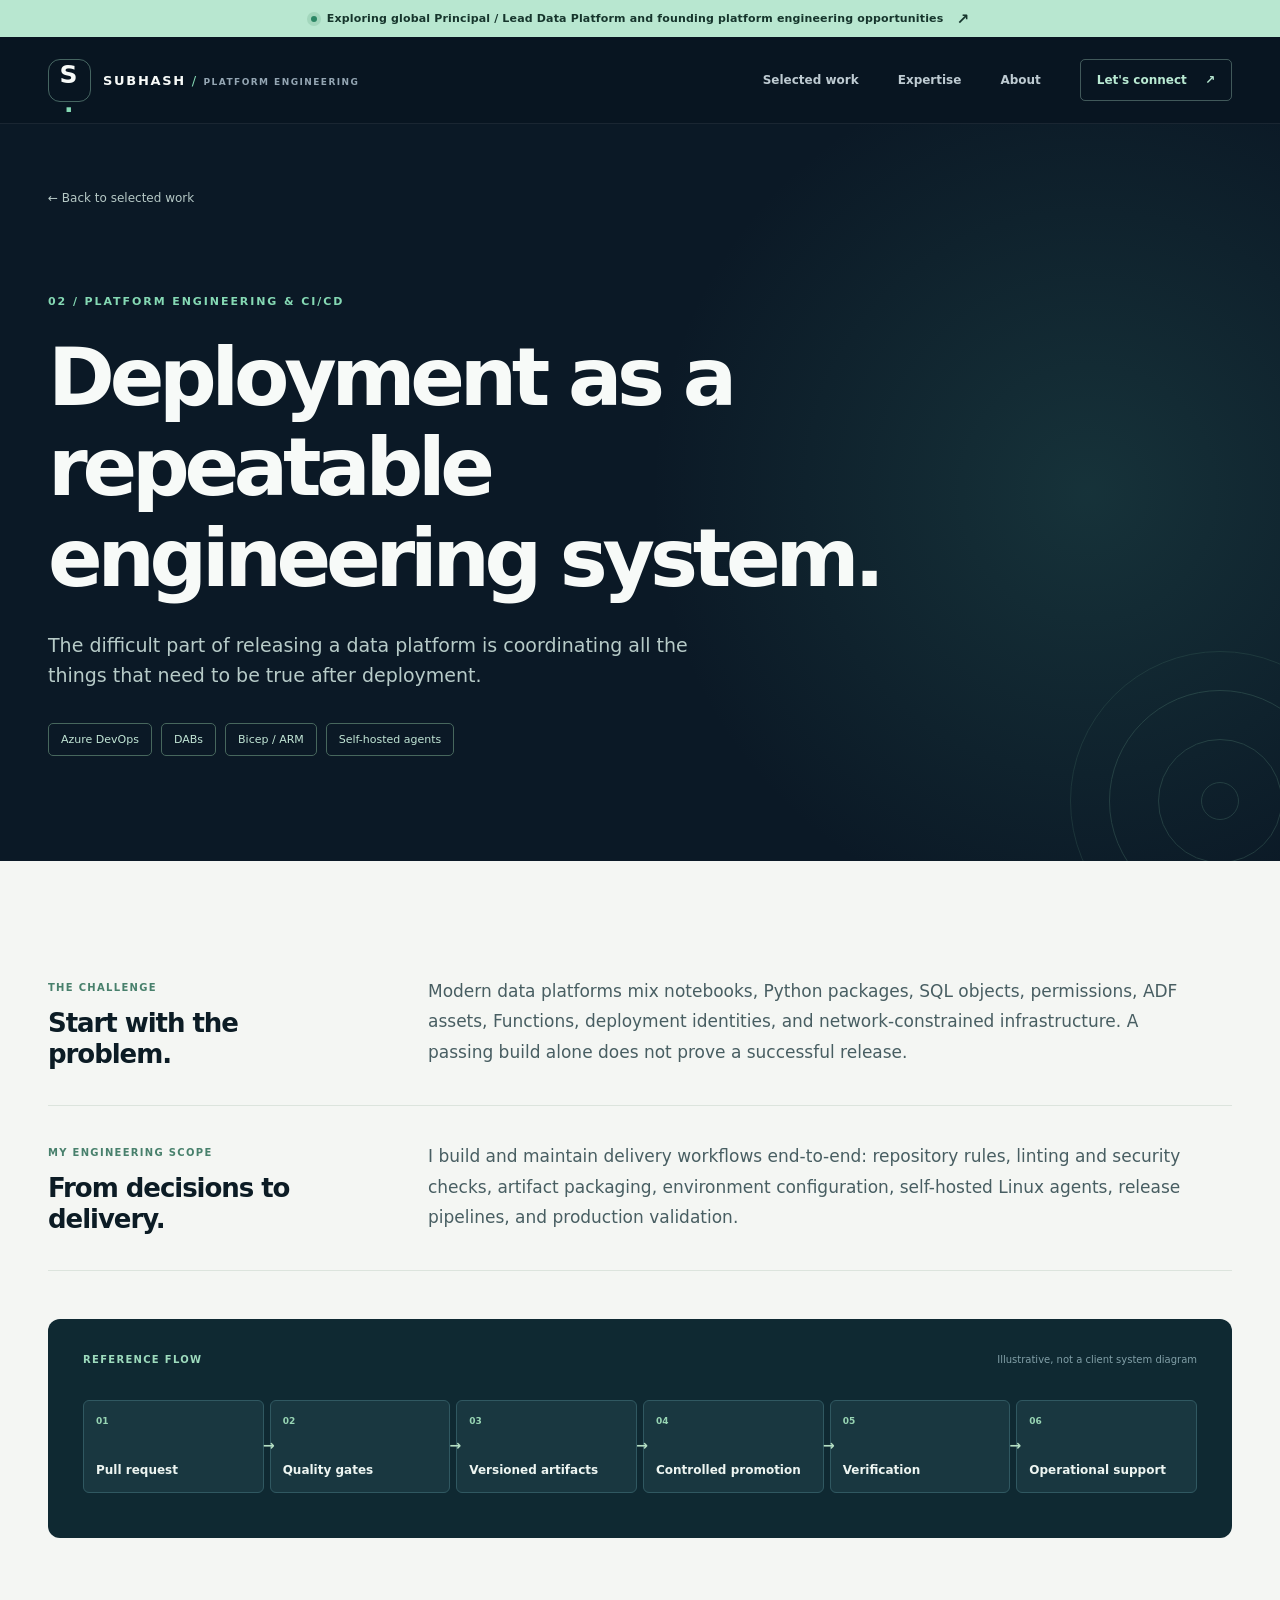
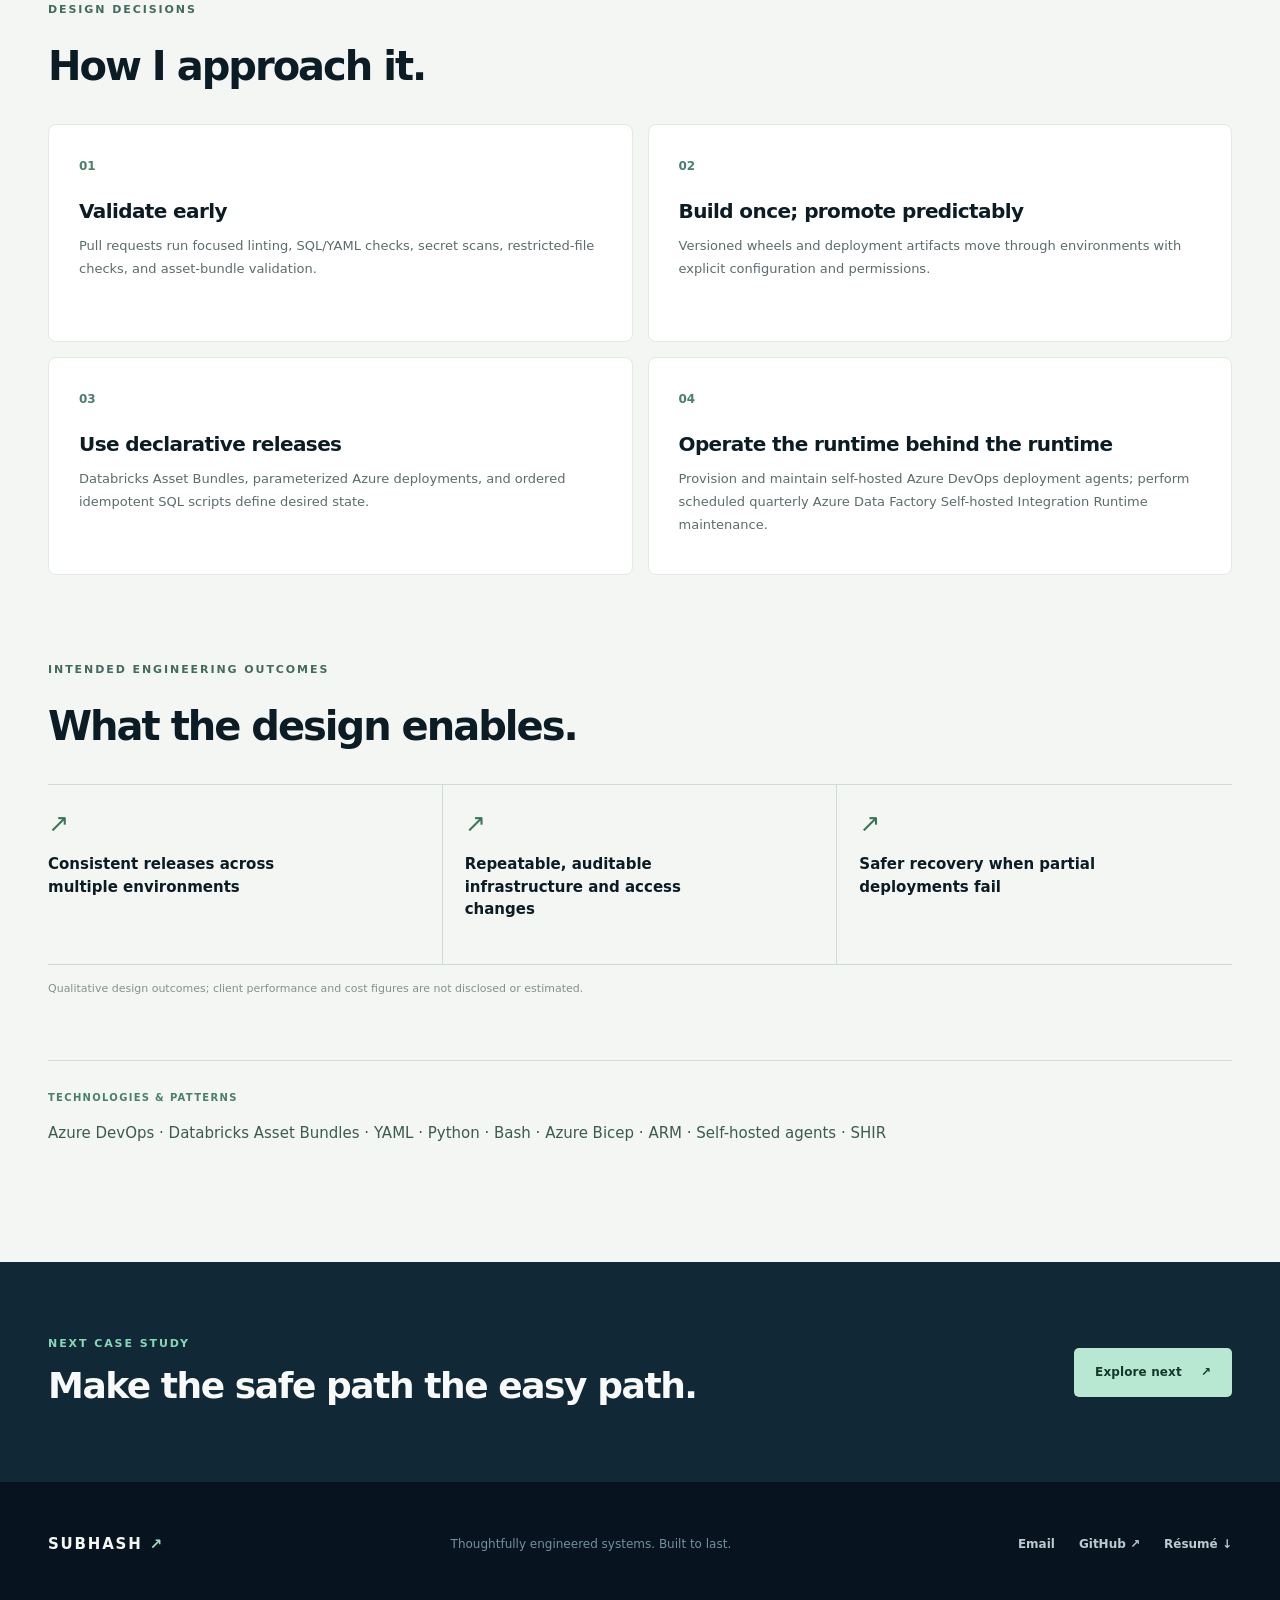
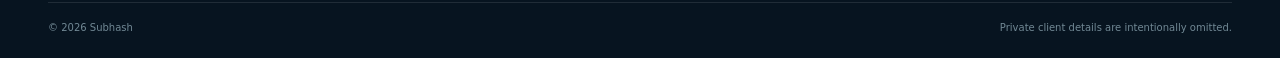
==== public/work/deployment-engineering.html @ 3eace11b "Publish complete data platform architect portfolio with professional portrait" ====
<!doctype html>
<html lang="en">
<head>
  <meta charset="utf-8">
  <meta name="viewport" content="width=device-width, initial-scale=1">
  <meta name="theme-color" content="#091522">
  <meta name="description" content="A release architecture that treats data workloads, permissions, applications, and infrastructure as reviewed, versioned assets.">
  <meta name="author" content="Subhash">
  <meta property="og:type" content="website">
  <meta property="og:title" content="Deployment as a repeatable engineering system. | Subhash">
  <meta property="og:description" content="A release architecture that treats data workloads, permissions, applications, and infrastructure as reviewed, versioned assets.">
  <meta property="og:image" content="../assets/og-cover.png">
  <meta name="twitter:card" content="summary_large_image">
  <title>Deployment as a repeatable engineering system. | Subhash</title>
  <link rel="icon" type="image/svg+xml" href="../assets/favicon.svg">
  <link rel="stylesheet" href="../styles.css">
  <script src="../script.js" defer></script>
</head>
<body class="case-page">
  <a href="#main" class="skip-link">Skip to content</a>
  <div class="announcement">
    <div class="container announcement-inner"><span class="status-dot" aria-hidden="true"></span> Exploring global Principal / Lead Data Platform and founding platform engineering opportunities <span class="announce-arrow" aria-hidden="true">↗</span></div>
  </div>
  <header class="site-header" id="top">
    <nav class="container navigation" aria-label="Main navigation">
      <a class="brand" href="../index.html" aria-label="Subhash, home"><span class="brand-mark">S<span class="mark-dot">.</span></span><span class="brand-word">SUBHASH<span class="brand-slash"> / </span><span class="brand-descriptor">PLATFORM ENGINEERING</span></span></a>
      <button class="menu-toggle" type="button" aria-label="Open navigation" aria-controls="site-links" aria-expanded="false"><span></span><span></span><span></span></button>
      <div class="nav-links" id="site-links">
        <a href="../index.html#work">Selected work</a>
        <a href="../index.html#expertise">Expertise</a>
        <a href="../index.html#about">About</a>
        <a class="nav-contact" href="../index.html#contact">Let's connect <span aria-hidden="true">↗</span></a>
      </div>
    </nav>
  </header>
  <main id="main">
  
<section class="case-hero">
  <div class="container"><a class="back-link" href="../index.html#work">← Back to selected work</a><p class="eyebrow">02 / PLATFORM ENGINEERING &amp; CI/CD</p><h1>Deployment as a repeatable engineering system.</h1><p class="case-subtitle">The difficult part of releasing a data platform is coordinating all the things that need to be true after deployment.</p><div class="case-tags"><span>Azure DevOps</span><span>DABs</span><span>Bicep / ARM</span><span>Self-hosted agents</span></div></div>
  <div class="case-hero-decoration" aria-hidden="true"><span></span><span></span><span></span></div>
</section>
<section class="section case-body">
  <div class="container case-layout"><div class="case-sidebar"><span class="case-side-label">THE CHALLENGE</span><h2>Start with the problem.</h2></div><div class="case-prose"><p>Modern data platforms mix notebooks, Python packages, SQL objects, permissions, ADF assets, Functions, deployment identities, and network-constrained infrastructure. A passing build alone does not prove a successful release.</p></div></div>
  <div class="container case-layout"><div class="case-sidebar"><span class="case-side-label">MY ENGINEERING SCOPE</span><h2>From decisions to delivery.</h2></div><div class="case-prose"><p>I build and maintain delivery workflows end-to-end: repository rules, linting and security checks, artifact packaging, environment configuration, self-hosted Linux agents, release pipelines, and production validation.</p></div></div>
  <div class="container case-architecture"><div class="case-architecture-title"><span>REFERENCE FLOW</span><span>Illustrative, not a client system diagram</span></div><ol class="architecture-steps"><li><span>01</span>Pull request</li><li><span>02</span>Quality gates</li><li><span>03</span>Versioned artifacts</li><li><span>04</span>Controlled promotion</li><li><span>05</span>Verification</li><li><span>06</span>Operational support</li></ol></div>
  <div class="container case-approach"><p class="eyebrow eyebrow-dark">DESIGN DECISIONS</p><h2>How I approach it.</h2><div class="decision-grid"><div class="decision"><span class="decision-index">01</span><h3>Validate early</h3><p>Pull requests run focused linting, SQL/YAML checks, secret scans, restricted-file checks, and asset-bundle validation.</p></div><div class="decision"><span class="decision-index">02</span><h3>Build once; promote predictably</h3><p>Versioned wheels and deployment artifacts move through environments with explicit configuration and permissions.</p></div><div class="decision"><span class="decision-index">03</span><h3>Use declarative releases</h3><p>Databricks Asset Bundles, parameterized Azure deployments, and ordered idempotent SQL scripts define desired state.</p></div><div class="decision"><span class="decision-index">04</span><h3>Operate the runtime behind the runtime</h3><p>Provision and maintain self-hosted Azure DevOps deployment agents; perform scheduled quarterly Azure Data Factory Self-hosted Integration Runtime maintenance.</p></div></div></div>
  <div class="container case-outcomes"><p class="eyebrow eyebrow-dark">INTENDED ENGINEERING OUTCOMES</p><h2>What the design enables.</h2><div class="outcome-list"><div><span aria-hidden="true">↗</span><p>Consistent releases across multiple environments</p></div><div><span aria-hidden="true">↗</span><p>Repeatable, auditable infrastructure and access changes</p></div><div><span aria-hidden="true">↗</span><p>Safer recovery when partial deployments fail</p></div></div><p class="outcome-note">Qualitative design outcomes; client performance and cost figures are not disclosed or estimated.</p></div>
  <div class="container case-stack"><span>TECHNOLOGIES & PATTERNS</span><p>Azure DevOps · Databricks Asset Bundles · YAML · Python · Bash · Azure Bicep · ARM · Self-hosted agents · SHIR</p></div>
</section>
<section class="next-work"><div class="container next-work-content"><div><p class="eyebrow">NEXT CASE STUDY</p><h2>Make the safe path the easy path.</h2></div><a href="governance-access.html" class="button button-primary">Explore next <span aria-hidden="true">↗</span></a></div></section>

  </main>
  <footer class="site-footer">
    <div class="container footer-content">
      <a class="footer-brand" href="../index.html">SUBHASH <span>↗</span></a>
      <p>Thoughtfully engineered systems. Built to last.</p>
      <div class="footer-links">
        <a href="mailto:subhash1692@gmail.com">Email</a>
        <a href="https://github.com/subhash1692" target="_blank" rel="noopener noreferrer">GitHub <span aria-hidden="true">↗</span></a>
        <a href="../assets/Subhash_Data_Platform_Architect_Resume.pdf" download>Résumé ↓</a>
      </div>
    </div>
    <div class="container footer-meta"><span>© <span id="year">2026</span> Subhash</span><span>Private client details are intentionally omitted.</span></div>
  </footer>
</body>
</html>
---- public/styles.css ----
:root{--ink:#0c1c25;--dark:#081521;--navy:#0c1b2a;--dark2:#112432;--paper:#f4f6f3;--cream:#fafbf8;--mint:#b9ead3;--mint-deep:#85d9b4;--white:#f7faf8;--muted:#9caeba;--hairline:rgba(255,255,255,.13);--heading:'Inter','Aptos Display','Segoe UI',system-ui,-apple-system,sans-serif;--body:'Inter','Aptos','Segoe UI',system-ui,-apple-system,sans-serif}
*{box-sizing:border-box}html{scroll-behavior:smooth}body{margin:0;background:var(--dark);color:var(--white);font-family:var(--body);-webkit-font-smoothing:antialiased}button,input,textarea{font:inherit}button,a{-webkit-tap-highlight-color:transparent}a{color:inherit;text-decoration:none}button{cursor:pointer}img{max-width:100%;height:auto}::selection{background:#b6e7ce;color:#10212a}.container{width:min(100% - 96px,1220px);margin-inline:auto}.skip-link{position:absolute;left:16px;top:-100px;z-index:100;background:white;color:black;padding:12px 20px}.skip-link:focus{top:12px}section[id]{scroll-margin-top:88px}
.announcement{min-height:37px;background:#b8e7d0;color:#16352c;font-size:11px;font-weight:650;letter-spacing:.015em}.announcement-inner{display:flex;align-items:center;justify-content:center;gap:10px;min-height:37px;text-align:center}.status-dot{background:#2c8765;box-shadow:0 0 0 4px rgba(50,134,91,.16);width:6px;height:6px;display:inline-block;border-radius:100%;flex-shrink:0}.announce-arrow{font-size:15px;margin-left:3px}.site-header{position:relative;z-index:20;background:var(--dark);border-bottom:1px solid rgba(255,255,255,.075)}.navigation{height:86px;display:flex;align-items:center;justify-content:space-between;gap:26px}.brand{display:flex;align-items:center;gap:12px;white-space:nowrap}.brand-mark{height:43px;width:43px;display:grid;place-items:center;border:1px solid rgba(171,231,203,.38);border-radius:12px;font-size:25px;font-weight:800;letter-spacing:-.13em;padding-right:5px}.mark-dot{color:var(--mint-deep)}.brand-word{font-weight:760;letter-spacing:.13em;font-size:13px}.brand-slash{color:var(--mint-deep);font-weight:450}.brand-descriptor{font-size:9px;color:#94a6b3;letter-spacing:.16em;font-weight:550}.nav-links{display:flex;align-items:center;gap:39px}.nav-links a{font-size:12px;font-weight:620;color:#becbd2;transition:color .2s}.nav-links a:hover,.nav-links a:focus-visible{color:white}.nav-links .nav-contact{border:1px solid rgba(186,234,211,.32);padding:13px 16px;border-radius:5px;color:var(--mint)}.nav-contact span{margin-left:14px}.menu-toggle{display:none;background:transparent;border:0;padding:10px;color:inherit}.menu-toggle span{display:block;height:2px;width:23px;background:currentColor;margin:4px 0;border-radius:10px}
.hero-section{position:relative;overflow:hidden;background:radial-gradient(ellipse 600px 550px at 93% 24%,rgba(31,67,77,.29),transparent 85%),linear-gradient(115deg,#0a1824,#071420);padding:110px 0 0}.hero-glow{position:absolute;width:460px;height:460px;border-radius:100%;background:rgba(51,139,126,.075);filter:blur(80px);right:-120px;top:130px;pointer-events:none}.hero-grid{position:relative;display:grid;grid-template-columns:1.07fr .93fr;gap:48px;align-items:center;min-height:520px}.hero-copy{position:relative;z-index:3;padding-bottom:42px}.eyebrow{font-size:11px;letter-spacing:.175em;font-weight:760;color:var(--mint-deep);margin:0 0 27px;text-transform:uppercase}.eyebrow-stroke{display:inline-block;width:21px;height:2px;background:var(--mint-deep);margin:0 9px 4px 0}.eyebrow-dark{color:#426b60}.hero-copy h1{font-family:var(--heading);font-size:clamp(43px,4.7vw,73px);letter-spacing:-.065em;line-height:1.095;font-weight:720;max-width:730px;margin:0}.hero-copy h1 em,.section-heading h2 em,.philosophy-statement h2 em,.about-grid h2 em,.contact-inner h2 em{font-style:normal;color:var(--mint-deep)}.h1-period{color:#a7e6c9}.hero-description{font-size:16px;line-height:1.81;max-width:530px;color:#b5c3cd;margin:27px 0 29px}.hero-description strong{color:#e1eae8;font-weight:520}.hero-actions,.contact-buttons{display:flex;align-items:center;gap:12px;flex-wrap:wrap}.button{min-height:49px;display:inline-flex;align-items:center;justify-content:center;gap:19px;padding:12px 20px;border-radius:5px;font-size:12px;font-weight:730;letter-spacing:.01em;transition:transform .2s,background-color .2s,color .2s,border-color .2s;border:1px solid transparent;white-space:nowrap}.button:hover{transform:translateY(-2px)}.button:focus-visible,.text-link:focus-visible,.work-card:focus-visible,.nav-links a:focus-visible{outline:3px solid var(--mint-deep);outline-offset:4px}.button-primary{background:#b9e8d2;color:#15382c}.button-primary:hover{background:#d0f3e1}.button-ghost{background:transparent;border-color:#586877;color:#e1e6e6}.button-ghost:hover{border-color:#b1c4c3}.hero-social{display:flex;align-items:center;flex-wrap:wrap;gap:9px;font-size:11px;color:#b0bec9;margin-top:40px}.hero-social-label{font-size:9px;letter-spacing:.12em;font-weight:700;color:#647d8d;margin-right:7px}.small-dot{color:#4c7773}
.hero-visual{position:relative;padding:30px 0 30px 2px;isolation:isolate}.illustration-orbit{position:absolute;z-index:-1;border:1px solid rgba(139,227,184,.13);border-radius:50%;left:10px;top:-48px;width:525px;height:525px;transform:rotate(20deg)}.orbit-two{top:5px;left:61px;width:410px;height:410px;border-style:dashed;border-color:rgba(139,227,184,.09)}.system-card{position:relative;background:linear-gradient(150deg,rgba(24,47,61,.97),rgba(10,28,39,.98));border:1px solid #2a4754;box-shadow:0 30px 85px rgba(0,0,0,.35),inset 0 1px 0 rgba(255,255,255,.06);border-radius:16px;overflow:hidden;transform:rotate(1deg)}.system-card-top{height:54px;border-bottom:1px solid rgba(255,255,255,.1);display:flex;align-items:center;gap:12px;padding:0 20px;font-size:11px;color:#9fb0bc}.window-dots{display:flex;gap:5px;margin-right:8px}.window-dots i{display:block;width:7px;height:7px;border-radius:50%;background:#466273}.window-dots i:nth-child(1){background:#d38e81}.window-dots i:nth-child(2){background:#d8c581}.window-dots i:nth-child(3){background:#95d8b3}.system-live{margin-left:auto;font-size:8px;letter-spacing:.09em;color:#b1e3ca;font-weight:700;white-space:nowrap}.system-live span{display:inline-block;width:5px;height:5px;background:#80d8aa;border-radius:100%;margin-right:5px;vertical-align:1px}.system-content{padding:29px 25px 24px}.system-header{display:flex;align-items:center;justify-content:space-between;margin-bottom:24px}.system-heading{font-size:14px;font-weight:690;color:#ecf7ef}.system-code{font-size:9px;letter-spacing:.12em;color:#7f99a5}.pipeline-nodes{display:grid;grid-template-columns:1fr 21px 1fr 21px 1fr;align-items:center;gap:3px}.pipeline-node{border:1px solid #355060;background:#102837;border-radius:8px;min-height:107px;padding:12px 11px;display:flex;flex-direction:column;justify-content:space-between;min-width:0}.node-topline{display:flex;justify-content:space-between;align-items:center}.node-num{font-size:9px;color:#91c9ad;font-weight:700;letter-spacing:.06em}.node-icon{font-size:21px;color:#87b7b3;line-height:1}.pipeline-node strong{font-size:12px;color:#ebf4f5;display:block;line-height:1.25;margin-top:14px}.pipeline-node small,.pipeline-outcome small{font-size:9px;color:#86a2b0;line-height:1.35;display:block;margin-top:5px}.node-highlight{border-color:#8cbda8;background:linear-gradient(135deg,#1e463f,#163338)}.node-highlight .node-icon{color:#bdeed4}.node-connector{height:1px;background:#8ab9b8;position:relative}.node-connector span{position:absolute;width:5px;height:5px;border-right:1px solid #8ab9b8;border-top:1px solid #8ab9b8;right:0;top:-2px;transform:rotate(45deg)}.pipeline-branch{height:58px;position:relative;width:75%;margin:0 auto}.branch-vertical{position:absolute;top:0;left:50%;height:28px;width:1px;background:#507c7c}.branch-horizontal{position:absolute;top:28px;left:25%;width:50%;height:1px;background:#507c7c}.branch-left,.branch-right{position:absolute;top:28px;height:28px;width:1px;background:#507c7c}.branch-left{left:25%}.branch-right{left:75%}.pipeline-bottom{display:grid;grid-template-columns:1fr 1fr;gap:11px}.pipeline-outcome{border:1px solid rgba(105,157,161,.45);background:rgba(13,39,47,.78);border-radius:8px;padding:14px 13px;min-height:83px}.pipeline-outcome strong{display:block;font-size:12px;margin-top:9px;color:#e8f2ef}.system-deployment{margin-top:22px;padding:11px 12px;background:rgba(175,224,199,.08);border:1px dashed rgba(175,224,199,.34);display:flex;align-items:center;gap:10px;border-radius:6px}.system-deploy-icon{color:#94e5bd;font-size:20px}.system-deployment strong{font-size:10px;color:#e5f5ed;display:block}.system-deployment small{display:block;color:#92abae;font-size:9px;margin-top:3px}.system-deploy-status{margin-left:auto;color:#8fe0b8}.float-badge{position:absolute;display:flex;align-items:center;gap:10px;color:#dae6e4;font-weight:600;font-size:10px;padding:11px 15px;border-radius:7px;background:#233a45;border:1px solid #426570;box-shadow:0 15px 25px #0004;z-index:4}.badge-icon{color:#b9eace;font-size:17px}.badge-top{top:8px;right:-24px;transform:rotate(5deg)}.badge-bottom{bottom:1px;left:-31px;transform:rotate(-3deg)}.hero-summary{position:relative;display:flex;align-items:center;gap:60px;border-top:1px solid rgba(255,255,255,.12);margin-top:72px;padding-top:35px;padding-bottom:41px}.summary-item{min-width:190px;display:flex;flex-direction:column;gap:9px;border-right:1px solid rgba(255,255,255,.13);padding-right:57px}.summary-item:last-child{border:0}.summary-value{font-size:28px;letter-spacing:-.035em;font-weight:730}.summary-value span{color:var(--mint-deep)}.summary-words{font-size:19px;letter-spacing:-.02em}.summary-label{color:#7e93a1;letter-spacing:.14em;font-size:9px;font-weight:730}
.section{padding:115px 0}.work-section{background:#f4f6f2;color:var(--ink)}.section-heading{margin-bottom:45px}.split-heading{display:grid;grid-template-columns:1.15fr .85fr;gap:80px;align-items:end}.section-heading h2,.philosophy-statement h2,.about-grid h2{font-size:clamp(33px,4vw,55px);font-weight:730;line-height:1.16;letter-spacing:-.055em;margin:0}.section-heading h2 em,.philosophy-statement h2 em{color:#397b66}.section-intro p{font-size:14px;line-height:1.8;color:#60717a;max-width:415px;margin:0 0 6px}.work-grid{display:grid;grid-template-columns:repeat(2,minmax(0,1fr));gap:21px}.work-card{display:flex;flex-direction:column;min-height:485px;border:1px solid #e4e9e6;background:#fff;border-radius:12px;padding:27px;transition:transform .23s,box-shadow .23s,border-color .23s}.work-card:hover{transform:translateY(-6px);border-color:#a8c7b9;box-shadow:0 23px 36px rgba(14,33,33,.1)}.work-card-top{display:flex;justify-content:space-between;align-items:center;font-size:10px;letter-spacing:.1em;font-weight:750;color:#6a8083}.work-card-arrow{height:31px;width:31px;border:1px solid #e2e9e5;border-radius:50%;display:grid;place-items:center;font-size:17px;color:#326c58;transition:background-color .2s}.work-card:hover .work-card-arrow{background:#dff3e9}.work-card-graphic{height:153px;position:relative;display:flex;align-items:center;justify-content:center;overflow:hidden;margin:8px 0 6px}.graphic-core{width:81px;height:81px;background:#d7eee4;border:1px solid #89c6ad;border-radius:18px;transform:rotate(-10deg);display:flex;align-items:center;justify-content:center;z-index:2;box-shadow:0 12px 30px rgba(38,113,87,.1)}.graphic-core span{font-size:34px;letter-spacing:-.09em;color:#407560;font-weight:760;transform:rotate(10deg)}.graphic-core i{width:8px;height:8px;border-radius:50%;position:absolute;top:-5px;right:8px;background:#4b9474}.graphic-ring{border:1px solid #b8d7c9;width:178px;height:125px;position:absolute;border-radius:50%;transform:rotate(-14deg)}.graphic-square{border:1px dashed #b5d5cd;width:255px;height:90px;position:absolute;transform:rotate(9deg)}.graphic-line{width:93%;max-width:370px;height:1px;background:#dfebe5;position:absolute;transform:rotate(18deg)}.graphic-line-two{transform:rotate(-18deg)}.graphic-blue .graphic-core{background:#dceff2;border-color:#94bccf}.graphic-blue .graphic-core span{color:#397b94}.graphic-violet .graphic-core{background:#e9e5f7;border-color:#b2a7db}.graphic-violet .graphic-core span{color:#7b6fae}.graphic-amber .graphic-core{background:#f5ecdb;border-color:#dbc59e}.graphic-amber .graphic-core span{color:#a78c61}.work-card-content h3{font-size:25px;letter-spacing:-.04em;line-height:1.18;margin:13px 0 12px;max-width:410px}.work-card-content p{font-size:13px;line-height:1.65;color:#596d75;max-width:450px;margin:0}.work-chips{display:flex;flex-wrap:wrap;gap:7px;margin-top:22px}.work-chips span{color:#526b66;border-radius:4px;background:#edf4ef;padding:7px 9px;font-size:10px;font-weight:630}.work-card-link{margin-top:auto;border-top:1px solid #e9edeb;padding-top:16px;display:flex;align-items:center;justify-content:space-between;font-size:12px;font-weight:760;color:#255f4c}.work-card-link span{font-size:17px}.github-strip{margin-top:32px;display:flex;justify-content:space-between;align-items:center;background:#e7eee8;border:1px solid #d2e1d8;padding:25px 30px;gap:24px;border-radius:9px}.github-strip>div{display:flex;align-items:center;gap:19px}.strip-symbol{font-size:32px;border:1px solid #a8c7b8;border-radius:9px;display:grid;place-items:center;width:53px;height:53px;color:#31705a;flex-shrink:0}.github-strip strong{font-size:14px}.github-strip p{font-size:12px;color:#61756b;margin:6px 0 0;line-height:1.55;max-width:490px}.github-strip a{white-space:nowrap;font-size:12px;font-weight:770;color:#28664e}.github-strip a span{margin-left:8px}
.expertise-section{background:#0d1c29;color:#f5f8f5}.expertise-section .section-heading h2 em,.about-grid h2 em{color:#9de3bf}.expertise-section .section-intro p{color:#9eafb8}.capability-list{border-top:1px solid rgba(255,255,255,.15)}.capability-row{display:grid;grid-template-columns:75px minmax(0,1fr) minmax(165px,320px) 28px;gap:24px;align-items:center;border-bottom:1px solid rgba(255,255,255,.15);padding:28px 0}.capability-num{align-self:start;color:#7cbd9e;font-size:11px;font-weight:750;letter-spacing:.08em;margin-top:5px}.capability-row h3{font-size:22px;letter-spacing:-.03em;margin:0 0 10px}.capability-row p{color:#9bafba;font-size:13px;line-height:1.67;max-width:540px;margin:0}.capability-tags{font-size:11px;color:#9bb9b4;line-height:1.55}.capability-sigil{font-size:21px;color:#4e726f}
.philosophy-section{background:#dcebe3;color:#17332d}.philosophy-grid{display:grid;grid-template-columns:1fr 1fr;gap:100px}.philosophy-statement h2 em{color:#44866e}.philosophy-statement>p:last-child{color:#597367;line-height:1.75;font-size:14px;max-width:390px;margin-top:27px}.principle-list{border-top:1px solid #b9d2c6}.principle{display:grid;grid-template-columns:49px 1fr;gap:18px;border-bottom:1px solid #b9d2c6;padding:21px 0}.principle>span{font-size:12px;color:#638878;font-weight:700;padding-top:6px}.principle h3{font-size:16px;letter-spacing:-.025em;margin:0 0 7px}.principle p{font-size:12px;line-height:1.72;color:#547265;max-width:450px;margin:0}
.about-section{background:#0b1926;color:#f0f8f4}.about-grid{display:grid;grid-template-columns:.9fr 1.1fr;gap:100px}.about-marker{margin-top:37px;display:flex;align-items:center;gap:12px;color:#8fb7a8;font-size:10px;letter-spacing:.12em;font-weight:750}.about-marker i{width:15px;height:1px;background:#527a6b}.about-text p{line-height:1.86;font-size:14px;color:#a8bbc0;margin:0 0 17px}.about-text .about-lead{font-size:20px;color:#e0efe7;line-height:1.6;margin-bottom:23px;letter-spacing:-.015em}.about-linkrow{display:flex;gap:25px;margin-top:34px;flex-wrap:wrap}.text-link{color:#addec2;font-size:12px;font-weight:750;padding-bottom:8px;border-bottom:1px solid #507b6c}.text-link span{margin-left:11px}
.contact-section{overflow:hidden;background:#b7e4cf;color:#0d3228;position:relative}.contact-inner{position:relative;padding:102px 0 109px;max-width:1220px}.contact-halo{position:absolute;right:-80px;top:-80px;width:490px;height:490px;border:1px solid rgba(33,108,74,.18);border-radius:50%;box-shadow:0 0 0 75px rgba(255,255,255,.07),0 0 0 150px rgba(28,118,71,.035);pointer-events:none}.contact-inner .eyebrow{color:#3a7c5a}.contact-inner h2{font-size:clamp(42px,5.4vw,70px);letter-spacing:-.06em;line-height:1.15;max-width:850px;font-weight:760;margin:0}.contact-inner h2 em{color:#348266}.contact-inner>p:not(.eyebrow){font-size:15px;max-width:565px;line-height:1.8;color:#396b58;margin:27px 0 28px}.button-dark{background:#102f26;color:#d7f4e2}.button-dark:hover{background:#1c4b3a}.button-outline{border:1px solid #6f9d85;color:#153f31;background:transparent}.button-outline:hover{background:rgba(255,255,255,.22)}.contact-email{display:block;font-size:12px;color:#4b795f;margin-top:25px}
.site-footer{background:#071420;color:#bdc8cf;padding:43px 0 25px}.footer-content{display:flex;align-items:center;justify-content:space-between;gap:25px}.footer-brand{font-weight:800;letter-spacing:.12em;font-size:15px;color:#f4f7f2}.footer-brand span{color:#9ce0bf}.footer-content p{font-size:12px;color:#75909c}.footer-links{display:flex;gap:24px;font-size:12px;font-weight:650}.footer-links a:hover{color:#a5e9be}.footer-meta{margin-top:39px;padding-top:19px;border-top:1px solid rgba(255,255,255,.1);display:flex;justify-content:space-between;gap:20px;font-size:10px;color:#718894}
.case-hero{background:radial-gradient(circle at 85% 50%,rgba(58,131,120,.24),transparent 38%),#0b1926;padding:63px 0 105px;position:relative;overflow:hidden}.case-hero .container{position:relative;z-index:1}.back-link{display:inline-block;color:#b6c9c6;font-size:12px;margin:0 0 90px}.back-link:hover{color:white}.case-hero .eyebrow{margin-bottom:24px}.case-hero h1{font-size:clamp(42px,6.3vw,82px);font-weight:760;letter-spacing:-.065em;line-height:1.12;margin:0;max-width:940px}.case-subtitle{max-width:670px;font-size:19px;line-height:1.6;color:#b7cbc8;margin:27px 0 32px}.case-tags{display:flex;flex-wrap:wrap;gap:9px}.case-tags span{padding:9px 12px;border:1px solid #47675d;border-radius:5px;font-size:11px;color:#c2e6d6}.case-hero-decoration{position:absolute;width:300px;height:300px;right:-90px;bottom:-90px;border:1px solid #477567;border-radius:50%;opacity:.25}.case-hero-decoration span{display:block;position:absolute;inset:38px;border:1px solid #659c86;border-radius:50%}.case-hero-decoration span:nth-child(2){inset:87px}.case-hero-decoration span:nth-child(3){inset:130px}
.case-body{background:var(--paper);color:var(--ink)}.case-layout{display:grid;grid-template-columns:290px 1fr;gap:90px;padding:35px 0;border-bottom:1px solid #dce4dd}.case-layout:first-child{padding-top:0}.case-sidebar .case-side-label,.case-architecture-title,.case-stack>span{font-size:10px;font-weight:750;letter-spacing:.13em;color:#48806c}.case-sidebar h2{font-size:26px;letter-spacing:-.04em;line-height:1.2;margin:13px 0 0}.case-prose p{font-size:17px;line-height:1.8;max-width:760px;margin:0;color:#485e62}.case-architecture{background:#0f2932;color:#edf5f1;border-radius:12px;padding:35px;margin-top:48px;margin-bottom:65px}.case-architecture-title{display:flex;justify-content:space-between;gap:12px;color:#9ddbbd}.case-architecture-title span:last-child{letter-spacing:0;text-transform:none;color:#819fa7;font-weight:450;font-size:10px}.architecture-steps{list-style:none;display:grid;grid-template-columns:repeat(6,minmax(0,1fr));gap:6px;margin:35px 0 10px;padding:0}.architecture-steps li{background:#193740;border:1px solid #305861;border-radius:6px;padding:15px 12px;position:relative;font-size:12px;font-weight:680;min-height:93px;display:flex;flex-direction:column;justify-content:space-between;gap:17px}.architecture-steps li:not(:last-child):after{content:'→';position:absolute;right:-12px;top:36px;color:#b5dfc4;z-index:2;font-size:14px}.architecture-steps li span{font-size:9px;color:#98d5b4;font-weight:730}.case-approach{margin-top:35px}.case-approach h2,.case-outcomes h2{font-size:40px;letter-spacing:-.05em;margin:0 0 35px}.decision-grid{display:grid;grid-template-columns:repeat(2,1fr);gap:15px}.decision{background:white;border:1px solid #e2eae2;border-radius:8px;padding:30px;min-height:218px}.decision-index{font-size:12px;color:#498069;font-weight:800}.decision h3{font-size:20px;letter-spacing:-.03em;margin:25px 0 11px}.decision p{font-size:13px;line-height:1.77;color:#5a6c6b;margin:0}.case-outcomes{margin-top:88px}.outcome-list{display:grid;grid-template-columns:repeat(3,1fr);border-top:1px solid #d0dbd4;border-bottom:1px solid #d0dbd4}.outcome-list>div{padding:24px 22px 28px;border-right:1px solid #d0dbd4}.outcome-list>div:first-child{padding-left:0}.outcome-list>div:last-child{border-right:0}.outcome-list span{font-size:25px;color:#387659}.outcome-list p{font-size:15px;font-weight:620;line-height:1.5;max-width:280px}.outcome-note{font-size:11px;color:#82918c;margin-top:17px}.case-stack{margin-top:65px;padding:25px 0 0;border-top:1px solid #d1ddd6}.case-stack p{font-size:15px;color:#3c5b50;line-height:1.8;margin-bottom:0}.next-work{padding:75px 0;background:#112936}.next-work-content{display:flex;justify-content:space-between;gap:40px;align-items:center}.next-work h2{font-size:36px;line-height:1.2;max-width:700px;letter-spacing:-.04em;margin:0}.next-work .eyebrow{margin-bottom:14px}
@media(max-width:1100px){.container{width:min(100% - 72px,1220px)}.hero-grid{gap:30px}.hero-copy h1{font-size:clamp(40px,4.5vw,60px)}.hero-section{padding-top:80px}.system-content{padding:23px 19px}.pipeline-node{padding:9px 8px}.float-badge{display:none}.split-heading{gap:40px}.about-grid,.philosophy-grid{gap:65px}.work-card{min-height:510px}.capability-row{grid-template-columns:45px 1fr 210px 20px;gap:18px}}
@media(max-width:810px){.container{width:min(100% - 44px,1220px)}.navigation{height:71px}.brand-word{font-size:11px}.brand-descriptor{font-size:8px}.nav-links{gap:19px}.nav-links a{font-size:11px}.nav-links .nav-contact{padding:10px}.hero-grid{grid-template-columns:1fr;gap:20px;max-width:680px}.hero-section{padding-top:74px}.hero-copy{padding-bottom:10px}.hero-copy h1{font-size:clamp(48px,8.3vw,67px)}.hero-description{max-width:610px}.hero-visual{max-width:560px;width:100%;margin:0 auto}.hero-summary{margin-top:32px;gap:20px;justify-content:space-between}.summary-item{padding-right:21px;min-width:0}.summary-words{font-size:16px}.split-heading,.about-grid,.philosophy-grid{grid-template-columns:1fr;gap:28px}.section-intro p{max-width:680px}.section{padding:75px 0}.work-card{min-height:490px;padding:22px}.work-card-content h3{font-size:22px}.github-strip{align-items:flex-start;flex-direction:column}.capability-row{grid-template-columns:35px 1fr 20px}.capability-tags{grid-column:2/3}.capability-sigil{grid-column:3;grid-row:1}.case-layout{grid-template-columns:220px 1fr;gap:30px}.architecture-steps{grid-template-columns:repeat(3,1fr);gap:9px}.architecture-steps li:nth-child(3):after{display:none}.architecture-steps li:not(:last-child):after{right:-13px}.architecture-steps li:nth-child(4):after{display:block}.architecture-steps li{min-height:80px}.footer-content{flex-wrap:wrap}}
@media(max-width:600px){.container{width:min(100% - 36px,1220px)}.announcement{font-size:9px}.announcement-inner{line-height:1.5;padding:6px 0}.nav-links{display:none;position:absolute;top:71px;left:0;right:0;background:#0b202b;border-bottom:1px solid #36525a;padding:18px;flex-direction:column;align-items:stretch;gap:0;box-shadow:0 22px 30px #0006}.nav-links.is-open{display:flex}.nav-links a{font-size:13px;padding:13px 11px}.nav-links .nav-contact{margin-top:8px;text-align:center}.menu-toggle{display:block}.brand-mark{height:39px;width:39px}.brand-descriptor{display:none}.hero-section{padding-top:54px}.hero-copy h1{font-size:clamp(40px,10vw,57px);letter-spacing:-.055em}.hero-description{font-size:14px;line-height:1.7}.eyebrow{font-size:9px;letter-spacing:.11em;margin-bottom:19px}.hero-actions{align-items:stretch}.hero-actions .button{width:100%}.hero-social{font-size:10px;gap:7px;margin-top:30px}.hero-social-label{width:100%;margin-bottom:2px}.hero-visual{padding-top:10px;padding-bottom:10px;max-width:430px}.system-card{transform:none}.system-card-top{height:40px;padding:0 12px;font-size:9px}.system-content{padding:18px 12px}.system-heading{font-size:12px}.system-code{font-size:8px}.pipeline-nodes{grid-template-columns:1fr 10px 1fr 10px 1fr;gap:2px}.pipeline-node{min-height:93px;padding:8px 6px}.node-num{font-size:8px}.node-icon{font-size:14px}.pipeline-node strong,.pipeline-outcome strong{font-size:10px}.pipeline-node small,.pipeline-outcome small{font-size:8px}.pipeline-branch{height:44px}.branch-vertical{height:22px}.branch-horizontal{top:22px}.branch-left,.branch-right{top:22px;height:22px}.pipeline-outcome{min-height:78px;padding:10px}.system-deployment{margin-top:14px;padding:9px}.hero-summary{padding-top:27px;padding-bottom:28px;flex-wrap:wrap;gap:14px}.summary-item{flex:1;min-width:120px;padding-right:0;border:0}.summary-value{font-size:24px}.summary-words{font-size:15px}.summary-label{font-size:8px;letter-spacing:.09em}.section{padding:69px 0}.section-heading h2,.philosophy-statement h2,.about-grid h2{font-size:clamp(34px,9vw,44px)}.section-heading{margin-bottom:30px}.section-intro p{font-size:13px}.work-grid{grid-template-columns:1fr;gap:13px}.work-card{min-height:450px;padding:22px}.work-card-graphic{height:125px;margin:5px 0}.work-card-content h3{font-size:25px}.github-strip{padding:20px}.github-strip>div{align-items:flex-start;gap:12px}.strip-symbol{width:42px;height:42px;font-size:24px}.github-strip a{white-space:normal;line-height:1.6}.capability-row{gap:14px;padding:25px 0}.capability-row h3{font-size:20px}.capability-row p{font-size:12px}.capability-tags{font-size:10px}.philosophy-statement>p:last-child{font-size:13px}.principle{gap:10px;grid-template-columns:32px 1fr}.about-text .about-lead{font-size:18px}.about-text p{font-size:13px}.contact-inner{padding:75px 0}.contact-inner h2{font-size:42px}.contact-inner>p:not(.eyebrow){font-size:13px}.contact-buttons .button{width:100%}.footer-content{flex-direction:column;align-items:flex-start;gap:10px}.footer-links{margin-top:9px}.footer-meta{flex-direction:column;gap:8px;margin-top:27px}.case-hero{padding:37px 0 67px}.back-link{margin-bottom:61px}.case-hero h1{font-size:clamp(40px,10vw,58px)}.case-subtitle{font-size:16px}.case-tags span{font-size:10px}.case-layout{display:block;padding:27px 0}.case-sidebar h2{font-size:22px;margin:10px 0 18px}.case-prose p{font-size:15px}.case-architecture{padding:25px 16px;margin:35px auto 55px}.case-architecture-title{display:flex;flex-direction:column;gap:7px}.architecture-steps{grid-template-columns:repeat(2,1fr);gap:9px}.architecture-steps li:nth-child(3):after{display:block}.architecture-steps li:nth-child(2):after,.architecture-steps li:nth-child(4):after{display:none}.architecture-steps li{font-size:11px;min-height:80px}.case-approach h2,.case-outcomes h2{font-size:33px}.decision-grid{grid-template-columns:1fr}.decision{min-height:0;padding:25px}.decision h3{margin-top:18px}.case-outcomes{margin-top:65px}.outcome-list{grid-template-columns:1fr}.outcome-list>div{border-right:0;border-bottom:1px solid #d0dbd4;padding:17px 0}.outcome-list>div:last-child{border-bottom:0}.outcome-list p{margin:7px 0}.case-stack{margin-top:50px}.next-work{padding:55px 0}.next-work-content{flex-direction:column;align-items:flex-start;gap:24px}.next-work h2{font-size:29px}}
@media(prefers-reduced-motion:reduce){html{scroll-behavior:auto}*,*::before,*::after{animation-duration:.01ms!important;transition-duration:.01ms!important;scroll-behavior:auto!important}}

/* Personal portrait: modest hero introduction and About card. */
.hero-identity{display:flex;align-items:center;gap:13px;margin-top:29px;max-width:450px;}
.hero-identity img{width:58px;height:58px;object-fit:cover;object-position:center 18%;border-radius:14px;border:1px solid rgba(177,234,201,.5);box-shadow:0 5px 20px rgba(0,0,0,.24)}
.hero-identity strong{display:block;font-size:11px;letter-spacing:.16em;font-weight:780;color:#e6f5ed;}
.hero-identity small{display:block;font-size:11px;line-height:1.5;margin-top:4px;color:#9eb5bc;}
.about-portrait{margin:38px 0 0;max-width:330px;padding:0;overflow:hidden;border:1px solid #355261;border-radius:12px;background:#142d39;box-shadow:0 24px 45px #0003;}
.about-portrait img{display:block;aspect-ratio:3/4;object-fit:cover;object-position:center 12%;width:100%;height:auto;}
.about-portrait figcaption{display:flex;align-items:center;justify-content:space-between;gap:12px;padding:13px 15px;color:#b4e8cd;font-size:10px;letter-spacing:.12em;font-weight:750;}
.about-portrait figcaption span{color:#a8bec2;letter-spacing:0;font-size:10px;font-weight:530;}
@media(max-width:810px){.about-portrait{margin-top:27px;max-width:320px;}.hero-identity{margin-top:25px;}}
@media(max-width:600px){.about-portrait{max-width:280px}.about-portrait figcaption{flex-direction:column;align-items:flex-start;gap:4px}.hero-identity img{width:53px;height:53px}.hero-identity{gap:12px}.hero-identity small{max-width:200px}}
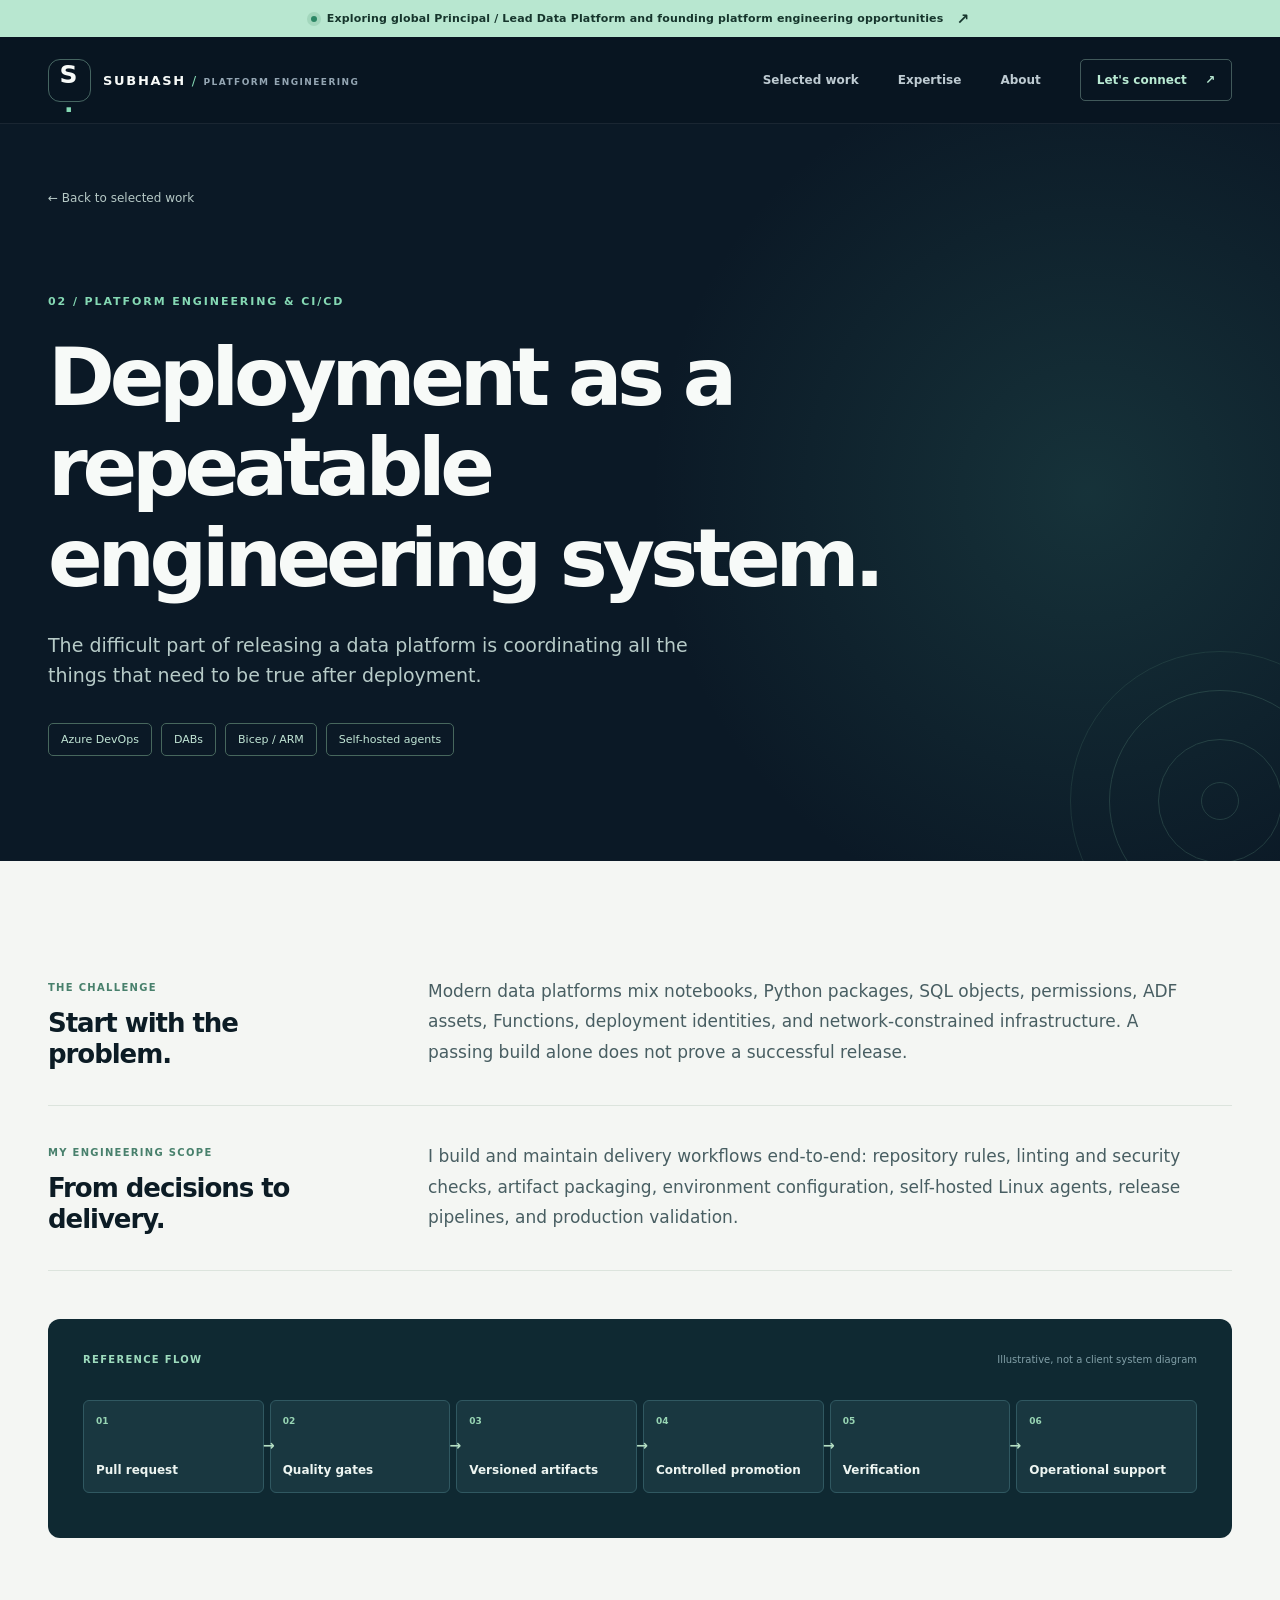
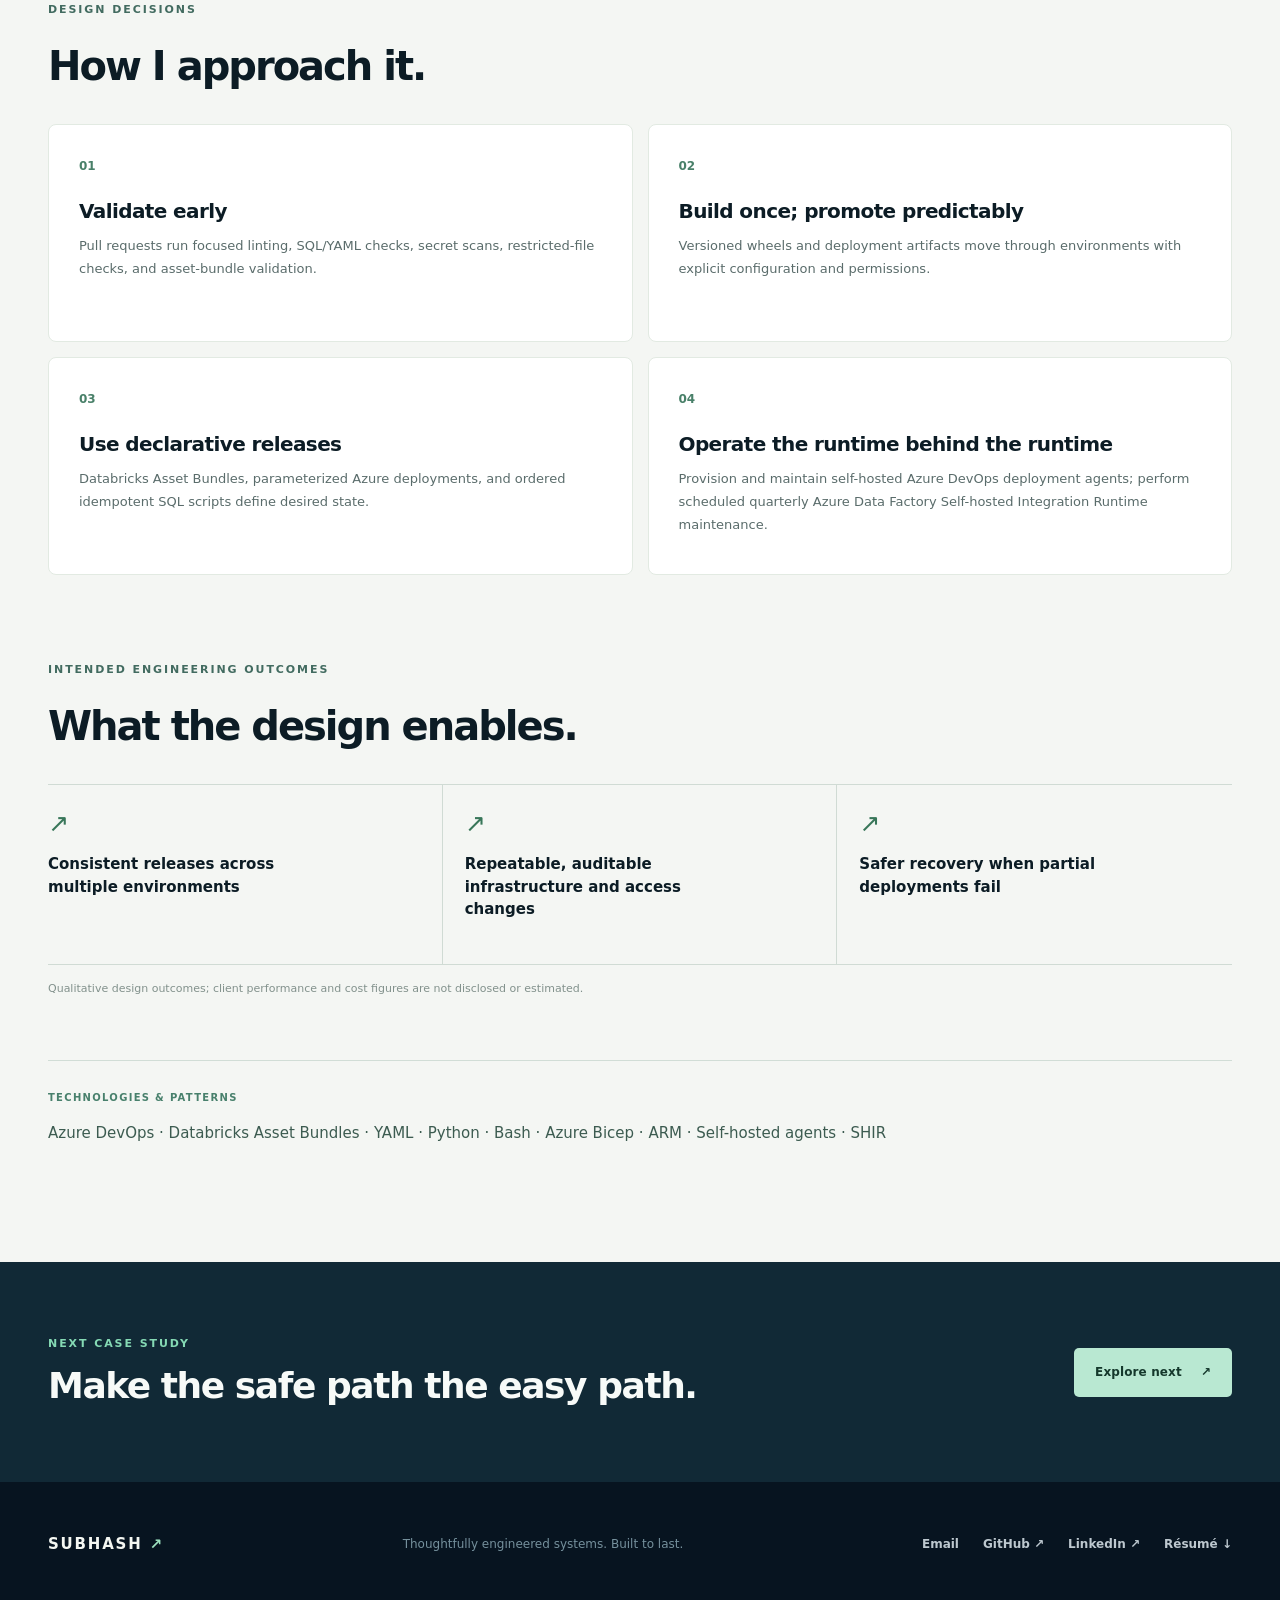
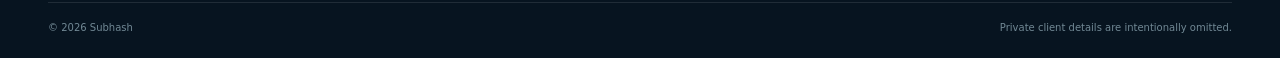
==== commit 7feabc44: "Add verified LinkedIn contact links across portfolio and source templates" ====
--- a/public/work/deployment-engineering.html
+++ b/public/work/deployment-engineering.html
@@ -57,6 +57,7 @@
       <div class="footer-links">
         <a href="mailto:subhash1692@gmail.com">Email</a>
         <a href="https://github.com/subhash1692" target="_blank" rel="noopener noreferrer">GitHub <span aria-hidden="true">↗</span></a>
+        <a href="https://www.linkedin.com/in/subhash-subhash-78b2a236/" target="_blank" rel="noopener noreferrer">LinkedIn <span aria-hidden="true">↗</span></a>
         <a href="../assets/Subhash_Data_Platform_Architect_Resume.pdf" download>Résumé ↓</a>
       </div>
     </div>
--- a/public/styles.css
+++ b/public/styles.css
@@ -8,7 +8,7 @@
 .philosophy-section{background:#dcebe3;color:#17332d}.philosophy-grid{display:grid;grid-template-columns:1fr 1fr;gap:100px}.philosophy-statement h2 em{color:#44866e}.philosophy-statement>p:last-child{color:#597367;line-height:1.75;font-size:14px;max-width:390px;margin-top:27px}.principle-list{border-top:1px solid #b9d2c6}.principle{display:grid;grid-template-columns:49px 1fr;gap:18px;border-bottom:1px solid #b9d2c6;padding:21px 0}.principle>span{font-size:12px;color:#638878;font-weight:700;padding-top:6px}.principle h3{font-size:16px;letter-spacing:-.025em;margin:0 0 7px}.principle p{font-size:12px;line-height:1.72;color:#547265;max-width:450px;margin:0}
 .about-section{background:#0b1926;color:#f0f8f4}.about-grid{display:grid;grid-template-columns:.9fr 1.1fr;gap:100px}.about-marker{margin-top:37px;display:flex;align-items:center;gap:12px;color:#8fb7a8;font-size:10px;letter-spacing:.12em;font-weight:750}.about-marker i{width:15px;height:1px;background:#527a6b}.about-text p{line-height:1.86;font-size:14px;color:#a8bbc0;margin:0 0 17px}.about-text .about-lead{font-size:20px;color:#e0efe7;line-height:1.6;margin-bottom:23px;letter-spacing:-.015em}.about-linkrow{display:flex;gap:25px;margin-top:34px;flex-wrap:wrap}.text-link{color:#addec2;font-size:12px;font-weight:750;padding-bottom:8px;border-bottom:1px solid #507b6c}.text-link span{margin-left:11px}
 .contact-section{overflow:hidden;background:#b7e4cf;color:#0d3228;position:relative}.contact-inner{position:relative;padding:102px 0 109px;max-width:1220px}.contact-halo{position:absolute;right:-80px;top:-80px;width:490px;height:490px;border:1px solid rgba(33,108,74,.18);border-radius:50%;box-shadow:0 0 0 75px rgba(255,255,255,.07),0 0 0 150px rgba(28,118,71,.035);pointer-events:none}.contact-inner .eyebrow{color:#3a7c5a}.contact-inner h2{font-size:clamp(42px,5.4vw,70px);letter-spacing:-.06em;line-height:1.15;max-width:850px;font-weight:760;margin:0}.contact-inner h2 em{color:#348266}.contact-inner>p:not(.eyebrow){font-size:15px;max-width:565px;line-height:1.8;color:#396b58;margin:27px 0 28px}.button-dark{background:#102f26;color:#d7f4e2}.button-dark:hover{background:#1c4b3a}.button-outline{border:1px solid #6f9d85;color:#153f31;background:transparent}.button-outline:hover{background:rgba(255,255,255,.22)}.contact-email{display:block;font-size:12px;color:#4b795f;margin-top:25px}
-.site-footer{background:#071420;color:#bdc8cf;padding:43px 0 25px}.footer-content{display:flex;align-items:center;justify-content:space-between;gap:25px}.footer-brand{font-weight:800;letter-spacing:.12em;font-size:15px;color:#f4f7f2}.footer-brand span{color:#9ce0bf}.footer-content p{font-size:12px;color:#75909c}.footer-links{display:flex;gap:24px;font-size:12px;font-weight:650}.footer-links a:hover{color:#a5e9be}.footer-meta{margin-top:39px;padding-top:19px;border-top:1px solid rgba(255,255,255,.1);display:flex;justify-content:space-between;gap:20px;font-size:10px;color:#718894}
+.site-footer{background:#071420;color:#bdc8cf;padding:43px 0 25px}.footer-content{display:flex;align-items:center;justify-content:space-between;gap:25px}.footer-brand{font-weight:800;letter-spacing:.12em;font-size:15px;color:#f4f7f2}.footer-brand span{color:#9ce0bf}.footer-content p{font-size:12px;color:#75909c}.footer-links{display:flex;gap:24px;flex-wrap:wrap;font-size:12px;font-weight:650}.footer-links a:hover{color:#a5e9be}.footer-meta{margin-top:39px;padding-top:19px;border-top:1px solid rgba(255,255,255,.1);display:flex;justify-content:space-between;gap:20px;font-size:10px;color:#718894}
 .case-hero{background:radial-gradient(circle at 85% 50%,rgba(58,131,120,.24),transparent 38%),#0b1926;padding:63px 0 105px;position:relative;overflow:hidden}.case-hero .container{position:relative;z-index:1}.back-link{display:inline-block;color:#b6c9c6;font-size:12px;margin:0 0 90px}.back-link:hover{color:white}.case-hero .eyebrow{margin-bottom:24px}.case-hero h1{font-size:clamp(42px,6.3vw,82px);font-weight:760;letter-spacing:-.065em;line-height:1.12;margin:0;max-width:940px}.case-subtitle{max-width:670px;font-size:19px;line-height:1.6;color:#b7cbc8;margin:27px 0 32px}.case-tags{display:flex;flex-wrap:wrap;gap:9px}.case-tags span{padding:9px 12px;border:1px solid #47675d;border-radius:5px;font-size:11px;color:#c2e6d6}.case-hero-decoration{position:absolute;width:300px;height:300px;right:-90px;bottom:-90px;border:1px solid #477567;border-radius:50%;opacity:.25}.case-hero-decoration span{display:block;position:absolute;inset:38px;border:1px solid #659c86;border-radius:50%}.case-hero-decoration span:nth-child(2){inset:87px}.case-hero-decoration span:nth-child(3){inset:130px}
 .case-body{background:var(--paper);color:var(--ink)}.case-layout{display:grid;grid-template-columns:290px 1fr;gap:90px;padding:35px 0;border-bottom:1px solid #dce4dd}.case-layout:first-child{padding-top:0}.case-sidebar .case-side-label,.case-architecture-title,.case-stack>span{font-size:10px;font-weight:750;letter-spacing:.13em;color:#48806c}.case-sidebar h2{font-size:26px;letter-spacing:-.04em;line-height:1.2;margin:13px 0 0}.case-prose p{font-size:17px;line-height:1.8;max-width:760px;margin:0;color:#485e62}.case-architecture{background:#0f2932;color:#edf5f1;border-radius:12px;padding:35px;margin-top:48px;margin-bottom:65px}.case-architecture-title{display:flex;justify-content:space-between;gap:12px;color:#9ddbbd}.case-architecture-title span:last-child{letter-spacing:0;text-transform:none;color:#819fa7;font-weight:450;font-size:10px}.architecture-steps{list-style:none;display:grid;grid-template-columns:repeat(6,minmax(0,1fr));gap:6px;margin:35px 0 10px;padding:0}.architecture-steps li{background:#193740;border:1px solid #305861;border-radius:6px;padding:15px 12px;position:relative;font-size:12px;font-weight:680;min-height:93px;display:flex;flex-direction:column;justify-content:space-between;gap:17px}.architecture-steps li:not(:last-child):after{content:'→';position:absolute;right:-12px;top:36px;color:#b5dfc4;z-index:2;font-size:14px}.architecture-steps li span{font-size:9px;color:#98d5b4;font-weight:730}.case-approach{margin-top:35px}.case-approach h2,.case-outcomes h2{font-size:40px;letter-spacing:-.05em;margin:0 0 35px}.decision-grid{display:grid;grid-template-columns:repeat(2,1fr);gap:15px}.decision{background:white;border:1px solid #e2eae2;border-radius:8px;padding:30px;min-height:218px}.decision-index{font-size:12px;color:#498069;font-weight:800}.decision h3{font-size:20px;letter-spacing:-.03em;margin:25px 0 11px}.decision p{font-size:13px;line-height:1.77;color:#5a6c6b;margin:0}.case-outcomes{margin-top:88px}.outcome-list{display:grid;grid-template-columns:repeat(3,1fr);border-top:1px solid #d0dbd4;border-bottom:1px solid #d0dbd4}.outcome-list>div{padding:24px 22px 28px;border-right:1px solid #d0dbd4}.outcome-list>div:first-child{padding-left:0}.outcome-list>div:last-child{border-right:0}.outcome-list span{font-size:25px;color:#387659}.outcome-list p{font-size:15px;font-weight:620;line-height:1.5;max-width:280px}.outcome-note{font-size:11px;color:#82918c;margin-top:17px}.case-stack{margin-top:65px;padding:25px 0 0;border-top:1px solid #d1ddd6}.case-stack p{font-size:15px;color:#3c5b50;line-height:1.8;margin-bottom:0}.next-work{padding:75px 0;background:#112936}.next-work-content{display:flex;justify-content:space-between;gap:40px;align-items:center}.next-work h2{font-size:36px;line-height:1.2;max-width:700px;letter-spacing:-.04em;margin:0}.next-work .eyebrow{margin-bottom:14px}
 @media(max-width:1100px){.container{width:min(100% - 72px,1220px)}.hero-grid{gap:30px}.hero-copy h1{font-size:clamp(40px,4.5vw,60px)}.hero-section{padding-top:80px}.system-content{padding:23px 19px}.pipeline-node{padding:9px 8px}.float-badge{display:none}.split-heading{gap:40px}.about-grid,.philosophy-grid{gap:65px}.work-card{min-height:510px}.capability-row{grid-template-columns:45px 1fr 210px 20px;gap:18px}}
